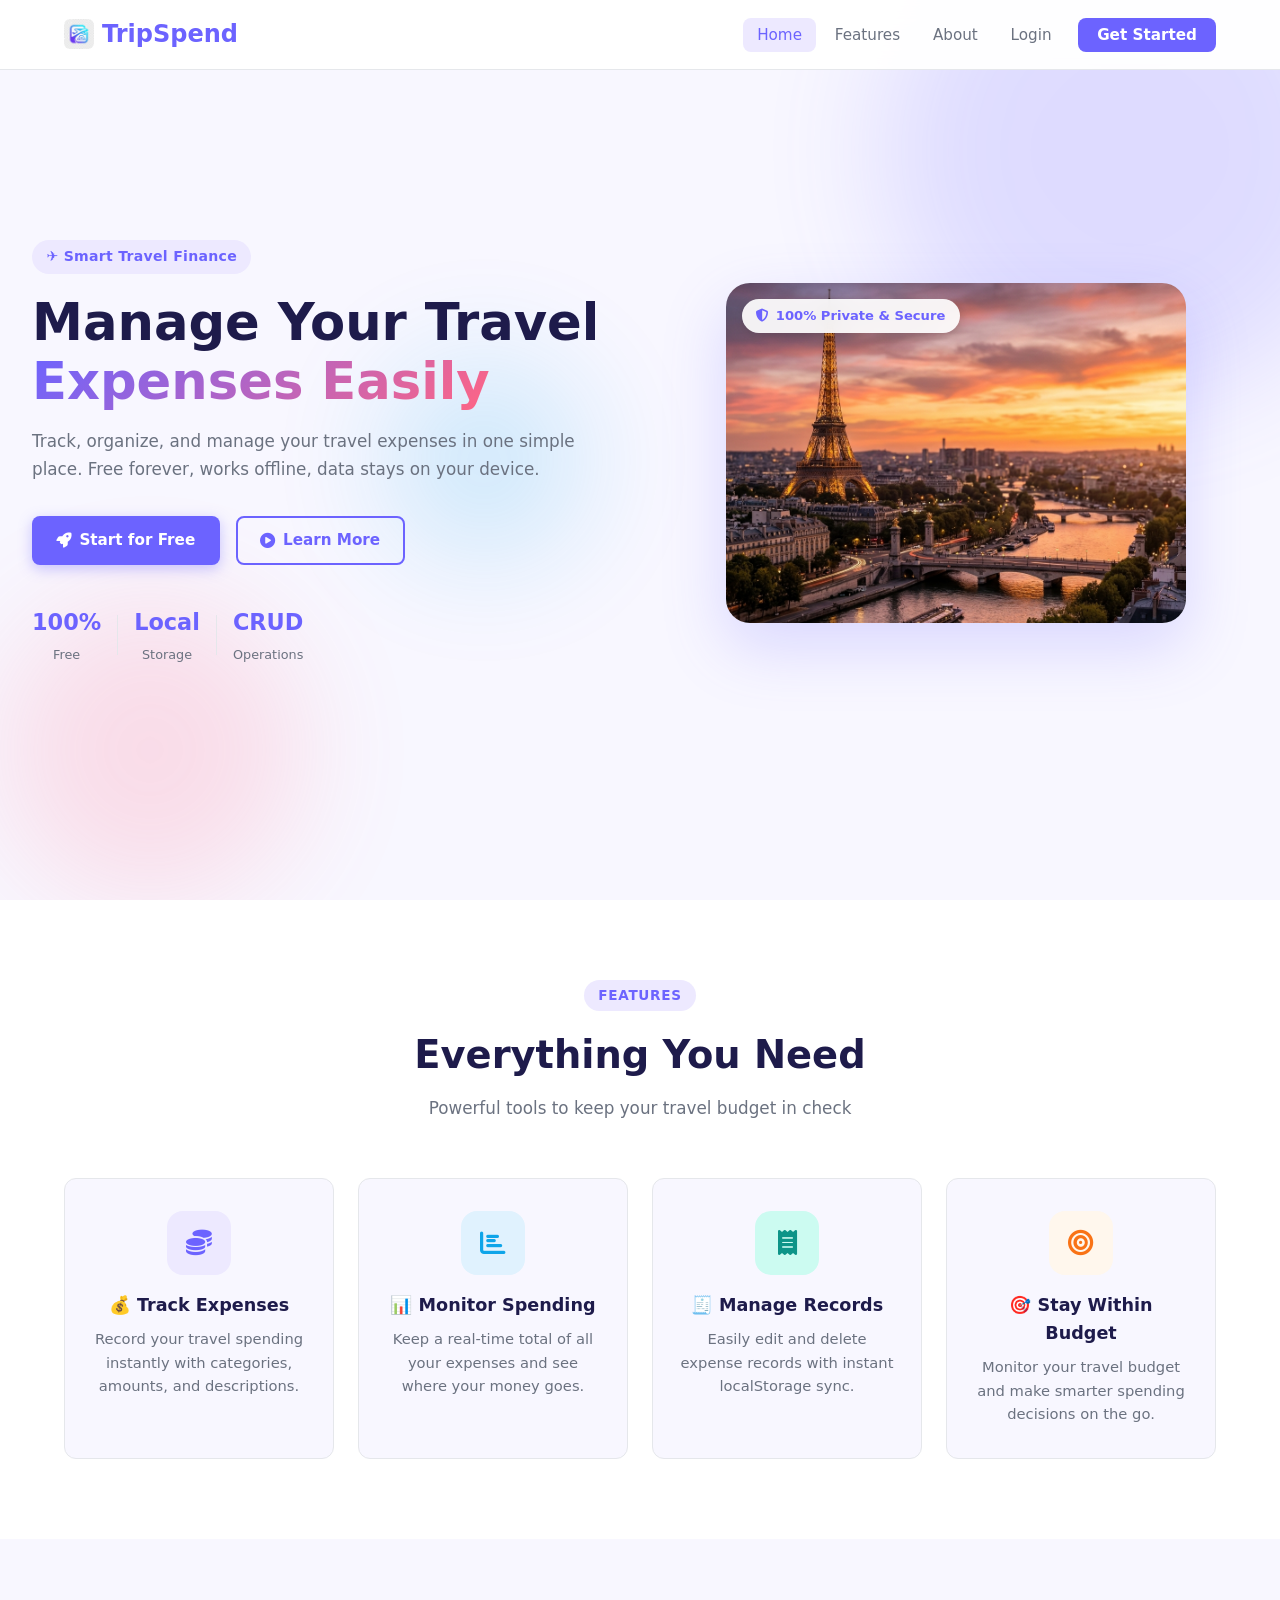
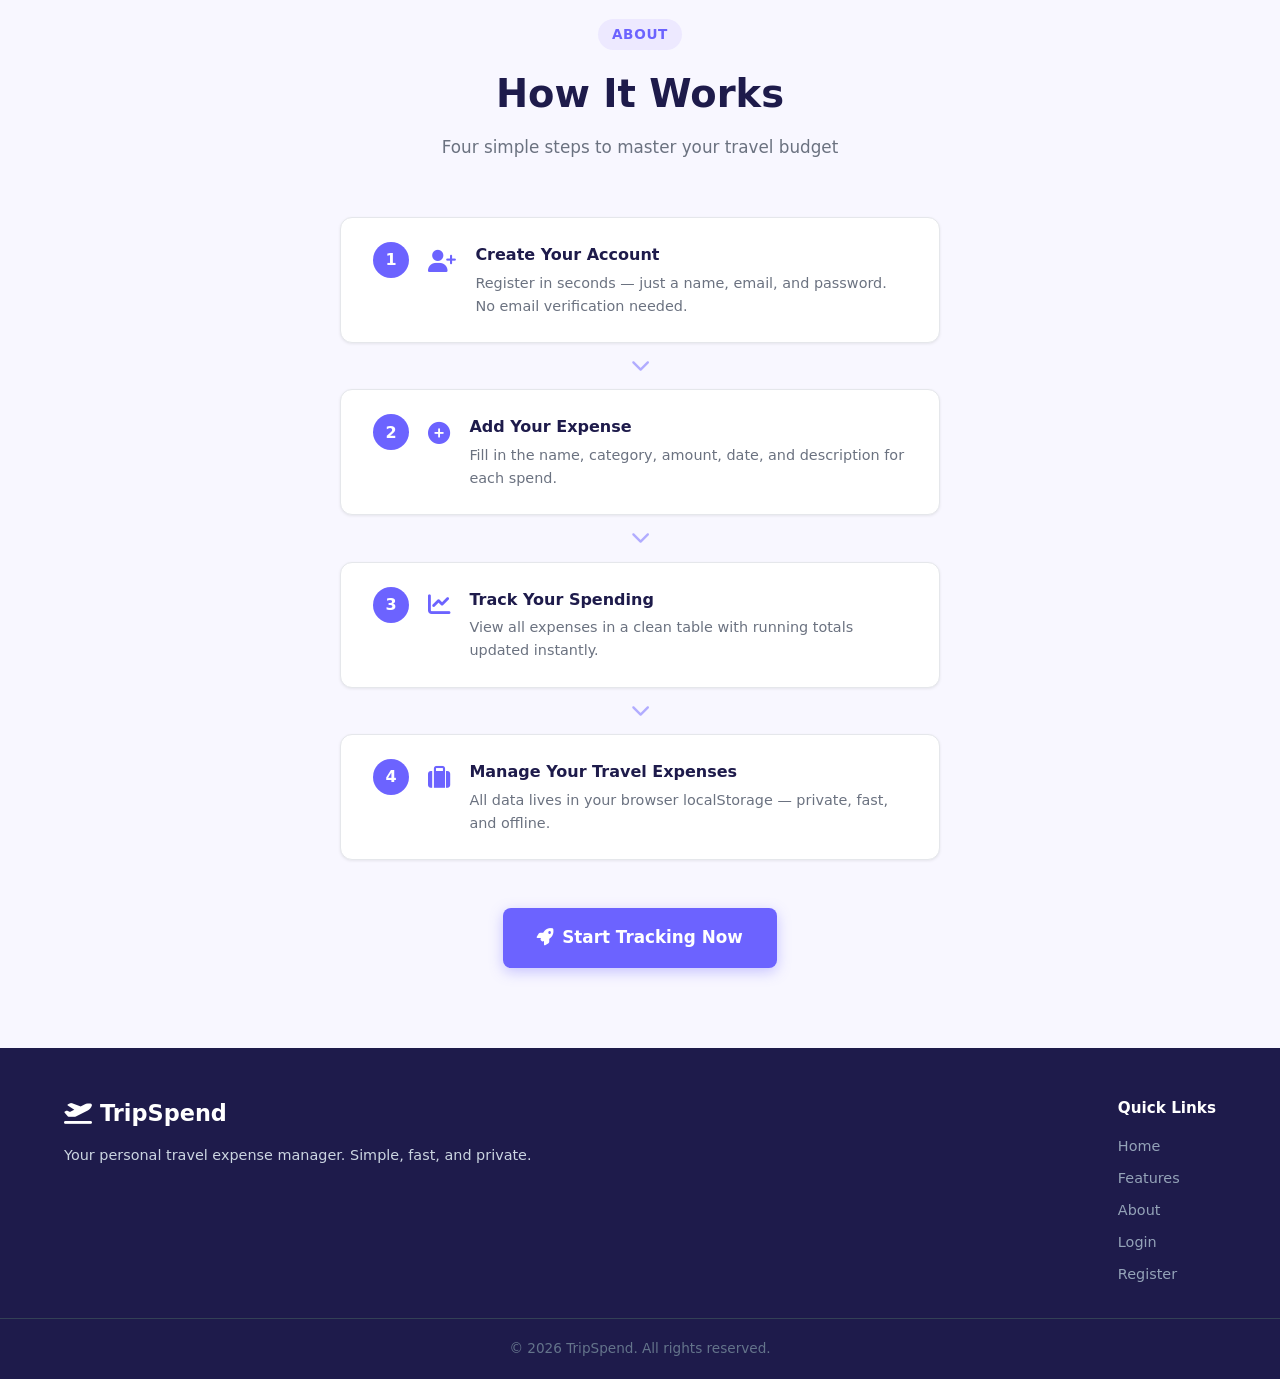
==== index.html @ 2e932a84 "f9nished" ====
<!DOCTYPE html>
<html lang="en">
<head>
  <meta charset="UTF-8" />
  <meta name="viewport" content="width=device-width, initial-scale=1.0" />
  <title>TripSpend – Travel Expense Manager</title>
  <link rel="stylesheet" href="css/style.css" />
  <link rel="stylesheet" href="https://cdnjs.cloudflare.com/ajax/libs/font-awesome/6.5.0/css/all.min.css" />
</head>
<body>

  <!-- ===== NAVBAR ===== -->
  <nav class="navbar" id="navbar">
    <div class="nav-container">
      <a href="index.html" class="nav-logo">
        <img src="assets/images/logo.png" alt="TripSpend" class="nav-logo-img" />
        TripSpend
      </a>
      <button class="nav-toggle" id="navToggle" aria-label="Toggle menu">
        <span></span><span></span><span></span>
      </button>
      <ul class="nav-links" id="navLinks">
        <li><a href="#home"     class="nav-link active">Home</a></li>
        <li><a href="#features" class="nav-link">Features</a></li>
        <li><a href="#about"    class="nav-link">About</a></li>
        <li id="navAuthItem"><a href="login.html"    class="nav-link">Login</a></li>
        <li><a href="register.html" class="nav-btn">Get Started</a></li>
      </ul>
    </div>
  </nav>

  <!-- ===== HERO ===== -->
  <section class="hero" id="home">
    <div class="hero-bg-shapes">
      <div class="shape shape-1"></div>
      <div class="shape shape-2"></div>
      <div class="shape shape-3"></div>
    </div>

    <!-- Two-column layout -->
    <div class="hero-inner">
      <div class="hero-content">
        <div class="hero-badge">✈️ Smart Travel Finance</div>
        <h1 class="hero-title">
          Manage Your Travel<br />
          <span class="gradient-text">Expenses Easily</span>
        </h1>
        <p class="hero-desc">
          Track, organize, and manage your travel expenses in one simple place.
          Free forever, works offline, data stays on your device.
        </p>
        <div class="hero-actions">
          <a href="register.html" class="btn btn-primary">
            <i class="fas fa-rocket"></i> Start for Free
          </a>
          <a href="#features" class="btn btn-outline">
            <i class="fas fa-play-circle"></i> Learn More
          </a>
        </div>
        <div class="hero-stats">
          <div class="stat">
            <span class="stat-num">100%</span>
            <span class="stat-label">Free</span>
          </div>
          <div class="stat-divider"></div>
          <div class="stat">
            <span class="stat-num">Local</span>
            <span class="stat-label">Storage</span>
          </div>
          <div class="stat-divider"></div>
          <div class="stat">
            <span class="stat-num">CRUD</span>
            <span class="stat-label">Operations</span>
          </div>
        </div>
      </div>

      <!-- Hero Image Card -->
      <div class="hero-visual">
        <div class="hero-img-card">
          <img src="assets/images/hero-bg.png" alt="Travel" class="hero-img" />
          <div class="hero-img-badge">
            <i class="fas fa-shield-alt"></i>
            <span>100% Private &amp; Secure</span>
          </div>
        </div>
      </div>
    </div>
  </section>

  <!-- ===== FEATURES ===== -->
  <section class="features" id="features">
    <div class="section-container">
      <div class="section-header">
        <span class="section-tag">Features</span>
        <h2 class="section-title">Everything You Need</h2>
        <p class="section-desc">Powerful tools to keep your travel budget in check</p>
      </div>
      <div class="features-grid">
        <div class="feature-card">
          <div class="feature-icon purple">
            <i class="fas fa-coins"></i>
          </div>
          <h3>💰 Track Expenses</h3>
          <p>Record your travel spending instantly with categories, amounts, and descriptions.</p>
        </div>
        <div class="feature-card">
          <div class="feature-icon blue">
            <i class="fas fa-chart-bar"></i>
          </div>
          <h3>📊 Monitor Spending</h3>
          <p>Keep a real-time total of all your expenses and see where your money goes.</p>
        </div>
        <div class="feature-card">
          <div class="feature-icon teal">
            <i class="fas fa-receipt"></i>
          </div>
          <h3>🧾 Manage Records</h3>
          <p>Easily edit and delete expense records with instant localStorage sync.</p>
        </div>
        <div class="feature-card">
          <div class="feature-icon orange">
            <i class="fas fa-bullseye"></i>
          </div>
          <h3>🎯 Stay Within Budget</h3>
          <p>Monitor your travel budget and make smarter spending decisions on the go.</p>
        </div>
      </div>
    </div>
  </section>

  <!-- ===== HOW IT WORKS ===== -->
  <section class="how-it-works" id="about">
    <div class="section-container">
      <div class="section-header">
        <span class="section-tag">About</span>
        <h2 class="section-title">How It Works</h2>
        <p class="section-desc">Four simple steps to master your travel budget</p>
      </div>
      <div class="steps-wrap">
        <div class="step">
          <div class="step-num">1</div>
          <div class="step-icon"><i class="fas fa-user-plus"></i></div>
          <div>
            <h3>Create Your Account</h3>
            <p>Register in seconds — just a name, email, and password. No email verification needed.</p>
          </div>
        </div>
        <div class="step-arrow"><i class="fas fa-chevron-down"></i></div>
        <div class="step">
          <div class="step-num">2</div>
          <div class="step-icon"><i class="fas fa-plus-circle"></i></div>
          <div>
            <h3>Add Your Expense</h3>
            <p>Fill in the name, category, amount, date, and description for each spend.</p>
          </div>
        </div>
        <div class="step-arrow"><i class="fas fa-chevron-down"></i></div>
        <div class="step">
          <div class="step-num">3</div>
          <div class="step-icon"><i class="fas fa-chart-line"></i></div>
          <div>
            <h3>Track Your Spending</h3>
            <p>View all expenses in a clean table with running totals updated instantly.</p>
          </div>
        </div>
        <div class="step-arrow"><i class="fas fa-chevron-down"></i></div>
        <div class="step">
          <div class="step-num">4</div>
          <div class="step-icon"><i class="fas fa-suitcase"></i></div>
          <div>
            <h3>Manage Your Travel Expenses</h3>
            <p>All data lives in your browser localStorage — private, fast, and offline.</p>
          </div>
        </div>
      </div>
      <div class="cta-wrap">
        <a href="register.html" class="btn btn-primary btn-lg">
          <i class="fas fa-rocket"></i> Start Tracking Now
        </a>
      </div>
    </div>
  </section>

  <!-- ===== FOOTER ===== -->
  <footer class="footer">
    <div class="footer-container">
      <div class="footer-brand">
        <a href="index.html" class="footer-logo">
          <i class="fas fa-plane-departure"></i> TripSpend
        </a>
        <p>Your personal travel expense manager. Simple, fast, and private.</p>
      </div>
      <div class="footer-links">
        <h4>Quick Links</h4>
        <ul>
          <li><a href="#home">Home</a></li>
          <li><a href="#features">Features</a></li>
          <li><a href="#about">About</a></li>
          <li><a href="login.html">Login</a></li>
          <li><a href="register.html">Register</a></li>
        </ul>
      </div>
    </div>
    <div class="footer-bottom">
      <p>&copy; <span id="year"></span> TripSpend. All rights reserved.</p>
    </div>
  </footer>

  <script src="js/auth.js"></script>
  <script src="js/main.js"></script>
  <script>
    /* Update nav if user is logged in */
    (function () {
      if (AUTH.isLoggedIn()) {
        const session = AUTH.getSession();
        const authItem = document.getElementById('navAuthItem');
        if (authItem) {
          authItem.innerHTML = `<a href="expenses.html" class="nav-link"><i class="fas fa-user-circle"></i> ${session.name.split(' ')[0]}</a>`;
        }
        const getStarted = document.querySelector('.nav-btn');
        if (getStarted) {
          getStarted.href = 'expenses.html';
          getStarted.textContent = 'My Expenses';
        }
      }
    })();
  </script>
</body>
</html>
---- css/style.css ----
/* =============================================
   TripSpend – style.css
   ============================================= */

/* ── VARIABLES ── */
:root {
  --primary: #6c63ff;
  --primary-dark: #574fd6;
  --primary-light: #ede9ff;
  --accent: #ff6584;
  --teal: #0ea5e9;
  --orange: #f97316;
  --green: #22c55e;
  --danger: #ef4444;
  --success: #22c55e;
  --bg: #f8f7ff;
  --surface: #ffffff;
  --border: #e5e7eb;
  --text: #1e1b4b;
  --text-muted: #6b7280;
  --shadow-sm: 0 1px 3px rgba(0,0,0,.08);
  --shadow-md: 0 4px 16px rgba(108,99,255,.12);
  --shadow-lg: 0 12px 40px rgba(108,99,255,.18);
  --radius: 12px;
  --radius-sm: 8px;
  --nav-h: 70px;
}

/* ── RESET ── */
*, *::before, *::after { box-sizing: border-box; margin: 0; padding: 0; }
html { scroll-behavior: smooth; }
body { font-family: 'Segoe UI', system-ui, -apple-system, sans-serif;
       background: var(--bg); color: var(--text); line-height: 1.6; }
a { text-decoration: none; color: inherit; }
ul { list-style: none; }
img { max-width: 100%; display: block; }
input, select, textarea, button { font: inherit; }

/* ── SCROLLBAR ── */
::-webkit-scrollbar { width: 6px; }
::-webkit-scrollbar-track { background: #f1f1f1; }
::-webkit-scrollbar-thumb { background: var(--primary); border-radius: 3px; }

/* =============================================
   NAVBAR
   ============================================= */
.navbar {
  position: fixed; top: 0; left: 0; right: 0;
  height: var(--nav-h);
  background: rgba(255,255,255,.95);
  backdrop-filter: blur(12px);
  border-bottom: 1px solid var(--border);
  z-index: 1000;
  transition: box-shadow .3s;
}
.navbar.scrolled { box-shadow: var(--shadow-md); }
.nav-container {
  max-width: 1200px; margin: auto;
  padding: 0 1.5rem;
  height: 100%;
  display: flex; align-items: center; justify-content: space-between;
}
.nav-logo {
  font-size: 1.5rem; font-weight: 800; color: var(--primary);
  display: flex; align-items: center; gap: .5rem;
}
.nav-logo i { font-size: 1.3rem; }
.nav-logo-img {
  width: 30px; height: 30px;
  border-radius: 6px; object-fit: cover; flex-shrink: 0;
}
.nav-links {
  display: flex; align-items: center; gap: .25rem;
}
.nav-link {
  padding: .5rem .9rem; border-radius: var(--radius-sm);
  color: var(--text-muted); font-weight: 500; font-size: .95rem;
  transition: color .2s, background .2s;
}
.nav-link:hover, .nav-link.active { color: var(--primary); background: var(--primary-light); }
.nav-btn {
  margin-left: .5rem; padding: .5rem 1.2rem;
  background: var(--primary); color: #fff;
  border-radius: var(--radius-sm); font-weight: 600; font-size: .95rem;
  transition: background .2s, transform .15s, box-shadow .2s;
}
.nav-btn:hover { background: var(--primary-dark); transform: translateY(-1px); box-shadow: var(--shadow-md); }
.nav-btn.active-btn { background: var(--primary-dark); }
.nav-logout-btn { background: var(--danger); }
.nav-logout-btn:hover { background: #dc2626; }
.nav-user-name { color: var(--primary); font-weight: 600; }
.nav-toggle {
  display: none; flex-direction: column; gap: 5px;
  background: none; border: none; cursor: pointer; padding: .4rem;
}
.nav-toggle span {
  display: block; width: 24px; height: 2.5px;
  background: var(--text); border-radius: 2px;
  transition: transform .3s, opacity .3s;
}

/* =============================================
   BUTTONS
   ============================================= */
.btn {
  display: inline-flex; align-items: center; gap: .5rem;
  padding: .65rem 1.4rem; border-radius: var(--radius-sm);
  font-weight: 600; font-size: .95rem; cursor: pointer;
  border: 2px solid transparent;
  transition: background .2s, transform .15s, box-shadow .2s, color .2s;
}
.btn:active { transform: scale(.97); }
.btn-primary {
  background: var(--primary); color: #fff;
  box-shadow: 0 4px 14px rgba(108,99,255,.35);
}
.btn-primary:hover { background: var(--primary-dark); box-shadow: 0 6px 20px rgba(108,99,255,.45); transform: translateY(-2px); }
.btn-outline {
  background: transparent; color: var(--primary);
  border-color: var(--primary);
}
.btn-outline:hover { background: var(--primary-light); }
.btn-danger {
  background: var(--danger); color: #fff;
  border-color: var(--danger);
}
.btn-danger:hover { background: #dc2626; }
.btn-danger-outline {
  background: transparent; color: var(--danger);
  border-color: var(--danger); padding: .5rem 1rem; font-size: .88rem;
}
.btn-danger-outline:hover { background: #fef2f2; }
.btn-lg { padding: .9rem 2rem; font-size: 1.05rem; }

/* =============================================
   HERO – Two-column layout
   ============================================= */
.hero {
  min-height: 100vh;
  padding-top: var(--nav-h);
  display: flex; align-items: center; justify-content: center;
  max-width: 1400px; margin: auto;
  padding-left: 2rem; padding-right: 2rem;
  padding-bottom: 4rem;
  position: relative; overflow: hidden;
}
.hero-bg-shapes { position: absolute; inset: 0; pointer-events: none; z-index: 0; }
.shape {
  position: absolute; border-radius: 50%; filter: blur(60px); opacity: .18;
}
.shape-1 { width: 500px; height: 500px; background: var(--primary); top: -100px; right: -100px; }
.shape-2 { width: 300px; height: 300px; background: var(--accent); bottom: 0; left: 0; }
.shape-3 { width: 200px; height: 200px; background: var(--teal); top: 40%; left: 30%; }

.hero-inner {
  position: relative; z-index: 1;
  display: grid; grid-template-columns: 1fr 1fr;
  gap: 3rem; align-items: center; width: 100%;
}
.hero-content { text-align: left; }
.hero-badge {
  display: inline-flex; align-items: center; gap: .4rem;
  background: var(--primary-light); color: var(--primary);
  padding: .35rem .9rem; border-radius: 999px; font-size: .88rem; font-weight: 600;
  margin-bottom: 1.2rem; letter-spacing: .02em;
}
.hero-title {
  font-size: clamp(2rem, 4vw, 3.2rem); font-weight: 800;
  line-height: 1.15; margin-bottom: 1rem;
}
.gradient-text {
  background: linear-gradient(135deg, var(--primary) 0%, var(--accent) 100%);
  -webkit-background-clip: text; -webkit-text-fill-color: transparent;
  background-clip: text;
}
.hero-desc { font-size: 1.05rem; color: var(--text-muted); margin-bottom: 2rem; line-height: 1.7; }
.hero-actions { display: flex; gap: 1rem; flex-wrap: wrap; margin-bottom: 2.5rem; }
.hero-stats { display: flex; align-items: center; gap: 1rem; flex-wrap: wrap; }
.stat { text-align: center; }
.stat-num { display: block; font-size: 1.4rem; font-weight: 800; color: var(--primary); }
.stat-label { font-size: .8rem; color: var(--text-muted); font-weight: 500; }
.stat-divider { width: 1px; height: 40px; background: var(--border); }

/* Hero image card */
.hero-visual { position: relative; display: flex; justify-content: center; align-items: center; padding: 1.5rem; }
.hero-img-card {
  position: relative; border-radius: 24px; overflow: visible;
  box-shadow: 0 24px 64px rgba(108,99,255,.22);
  width: 100%; max-width: 460px;
  animation: floatCard 5s ease-in-out infinite;
}
@keyframes floatCard {
  0%, 100% { transform: translateY(0); }
  50%       { transform: translateY(-10px); }
}
.hero-img {
  width: 100%; height: 340px;
  object-fit: cover; display: block;
  border-radius: 24px;
}
.hero-img-badge {
  position: absolute; top: 1rem; left: 1rem;
  background: rgba(255,255,255,.92); backdrop-filter: blur(8px);
  color: var(--primary); font-size: .82rem; font-weight: 700;
  padding: .4rem .9rem; border-radius: 999px;
  display: flex; align-items: center; gap: .4rem;
  box-shadow: 0 2px 8px rgba(0,0,0,.12);
}
.hero-float-card {
  position: absolute; bottom: -0.5rem; right: -0.5rem;
  background: var(--surface); border-radius: var(--radius);
  padding: .8rem 1.1rem;
  display: flex; align-items: center; gap: .7rem;
  box-shadow: 0 8px 24px rgba(0,0,0,.15);
  animation: floatCard 5s ease-in-out infinite reverse;
}
.hfc-icon {
  width: 36px; height: 36px; border-radius: 10px;
  background: var(--primary-light); color: var(--primary);
  display: flex; align-items: center; justify-content: center; font-size: 1rem;
}
.hfc-label { font-size: .75rem; color: var(--text-muted); font-weight: 500; }
.hfc-value { font-size: 1rem; font-weight: 800; color: var(--text); }

/* =============================================
   SECTIONS SHARED
   ============================================= */
.section-container { max-width: 1200px; margin: auto; padding: 5rem 1.5rem; }
.section-header { text-align: center; margin-bottom: 3.5rem; }
.section-tag {
  display: inline-block; background: var(--primary-light); color: var(--primary);
  padding: .3rem .9rem; border-radius: 999px; font-size: .85rem; font-weight: 700;
  margin-bottom: .8rem; letter-spacing: .05em; text-transform: uppercase;
}
.section-title { font-size: clamp(1.8rem, 3vw, 2.5rem); font-weight: 800; margin-bottom: .6rem; }
.section-desc { color: var(--text-muted); font-size: 1.05rem; }

/* =============================================
   FEATURES
   ============================================= */
.features { background: var(--surface); }
.features-grid {
  display: grid; grid-template-columns: repeat(auto-fit, minmax(220px, 1fr));
  gap: 1.5rem;
}
.feature-card {
  background: var(--bg); border-radius: var(--radius); padding: 2rem 1.5rem;
  border: 1px solid var(--border); text-align: center;
  transition: transform .3s, box-shadow .3s;
}
.feature-card:hover { transform: translateY(-6px); box-shadow: var(--shadow-md); }
.feature-icon {
  width: 64px; height: 64px; border-radius: 16px;
  display: flex; align-items: center; justify-content: center;
  font-size: 1.6rem; margin: 0 auto 1rem;
}
.feature-icon.purple { background: var(--primary-light); color: var(--primary); }
.feature-icon.blue   { background: #e0f2fe; color: var(--teal); }
.feature-icon.teal   { background: #ccfbf1; color: #0d9488; }
.feature-icon.orange { background: #fff7ed; color: var(--orange); }
.feature-card h3 { font-size: 1.1rem; font-weight: 700; margin-bottom: .5rem; }
.feature-card p  { color: var(--text-muted); font-size: .92rem; line-height: 1.6; }

/* =============================================
   HOW IT WORKS
   ============================================= */
.how-it-works { background: var(--bg); }
.steps-wrap {
  display: flex; flex-direction: column; align-items: center;
  gap: .5rem; max-width: 600px; margin: 0 auto 3rem;
}
.step {
  background: var(--surface); border-radius: var(--radius);
  border: 1px solid var(--border);
  padding: 1.5rem 2rem; width: 100%;
  display: flex; align-items: flex-start; gap: 1.2rem;
  box-shadow: var(--shadow-sm);
  transition: box-shadow .3s, transform .3s;
}
.step:hover { box-shadow: var(--shadow-md); transform: translateX(4px); }
.step-num {
  width: 36px; height: 36px; border-radius: 50%;
  background: var(--primary); color: #fff;
  display: flex; align-items: center; justify-content: center;
  font-weight: 800; font-size: 1rem; flex-shrink: 0;
}
.step-icon { font-size: 1.4rem; color: var(--primary); flex-shrink: 0; margin-top: .1rem; }
.step h3 { font-size: 1rem; font-weight: 700; margin-bottom: .25rem; }
.step p  { color: var(--text-muted); font-size: .9rem; }
.step-arrow { color: var(--primary); font-size: 1.2rem; opacity: .5; }
.cta-wrap { text-align: center; }

/* =============================================
   FOOTER
   ============================================= */
.footer { background: var(--text); color: #cbd5e1; }
.footer-container {
  max-width: 1200px; margin: auto; padding: 3rem 1.5rem 2rem;
  display: flex; gap: 3rem; flex-wrap: wrap;
}
.footer-brand { flex: 1; min-width: 200px; }
.footer-logo { font-size: 1.4rem; font-weight: 800; color: #fff; display: flex; align-items: center; gap: .5rem; margin-bottom: .8rem; }
.footer-brand p { font-size: .9rem; line-height: 1.6; }
.footer-links h4 { color: #fff; margin-bottom: .8rem; font-size: .95rem; }
.footer-links ul { display: flex; flex-direction: column; gap: .4rem; }
.footer-links a { font-size: .9rem; color: #94a3b8; transition: color .2s; }
.footer-links a:hover { color: var(--primary-light); }
.footer-bottom {
  border-top: 1px solid #334155;
  text-align: center; padding: 1.2rem 1.5rem;
  font-size: .85rem; color: #64748b;
}

/* =============================================
   EXPENSES PAGE
   ============================================= */
.expenses-page { background: #f0eeff; }

.page-hero {
  background: linear-gradient(135deg, var(--primary) 0%, var(--primary-dark) 100%);
  padding: calc(var(--nav-h) + 2rem) 1.5rem 2.5rem;
  text-align: center; color: #fff;
}
.page-hero h1 { font-size: clamp(1.6rem, 4vw, 2.4rem); font-weight: 800; margin-bottom: .5rem; }
.page-hero p  { opacity: .85; font-size: 1rem; }

.expenses-main { max-width: 1200px; margin: auto; padding: 2rem 1.5rem 4rem; }

/* SUMMARY CARDS */
.summary-section {
  display: grid; grid-template-columns: repeat(auto-fit, minmax(200px, 1fr));
  gap: 1rem; margin-bottom: 2rem;
}
.summary-card {
  background: var(--surface); border-radius: var(--radius);
  padding: 1.2rem 1.5rem; display: flex; align-items: center; gap: 1rem;
  box-shadow: var(--shadow-sm); border: 1px solid var(--border);
}
.summary-icon {
  width: 48px; height: 48px; border-radius: var(--radius-sm);
  display: flex; align-items: center; justify-content: center; font-size: 1.3rem;
}
.summary-icon.purple { background: var(--primary-light); color: var(--primary); }
.summary-icon.blue   { background: #e0f2fe; color: var(--teal); }
.summary-icon.teal   { background: #ccfbf1; color: #0d9488; }
.summary-num  { font-size: 1.6rem; font-weight: 800; color: var(--text); }
.summary-label{ font-size: .82rem; color: var(--text-muted); font-weight: 500; }

/* FORM CARD */
.form-card {
  background: var(--surface); border-radius: var(--radius);
  box-shadow: var(--shadow-sm); border: 1px solid var(--border);
  overflow: hidden; margin-bottom: 2rem;
}
.form-card-header {
  background: linear-gradient(135deg, var(--primary) 0%, var(--primary-dark) 100%);
  padding: 1.2rem 1.8rem; color: #fff;
}
.form-card-header h2 { font-size: 1.2rem; font-weight: 700; margin-bottom: .2rem; }
.form-card-header p  { opacity: .85; font-size: .9rem; }

.expense-form { padding: 1.8rem; }
.form-row { display: grid; grid-template-columns: 1fr 1fr; gap: 1.2rem; margin-bottom: 1.2rem; }
.form-group { display: flex; flex-direction: column; gap: .4rem; }
.form-group.full { margin-bottom: 1.2rem; }
.form-group label { font-weight: 600; font-size: .88rem; color: var(--text); display: flex; align-items: center; gap: .4rem; }
.form-group label i { color: var(--primary); }
.form-group input,
.form-group select,
.form-group textarea {
  padding: .7rem 1rem; border: 1.5px solid var(--border);
  border-radius: var(--radius-sm); background: var(--bg);
  color: var(--text); font-size: .95rem;
  transition: border-color .2s, box-shadow .2s;
  outline: none;
}
.form-group input:focus,
.form-group select:focus,
.form-group textarea:focus {
  border-color: var(--primary);
  box-shadow: 0 0 0 3px rgba(108,99,255,.15);
  background: #fff;
}
.form-group input.error,
.form-group select.error { border-color: var(--danger); }
.field-error { font-size: .8rem; color: var(--danger); min-height: 1em; }
textarea { resize: vertical; min-height: 80px; }
.form-actions { display: flex; gap: .8rem; flex-wrap: wrap; }

/* TABLE CARD */
.table-card {
  background: var(--surface); border-radius: var(--radius);
  box-shadow: var(--shadow-sm); border: 1px solid var(--border); overflow: hidden;
}
.table-header {
  padding: 1.2rem 1.5rem; display: flex; align-items: center;
  justify-content: space-between; flex-wrap: wrap; gap: 1rem;
  border-bottom: 1px solid var(--border);
}
.table-title { display: flex; align-items: center; gap: .8rem; }
.table-title h2 { font-size: 1.15rem; font-weight: 700; }
.record-badge {
  background: var(--primary-light); color: var(--primary);
  font-size: .78rem; font-weight: 700; padding: .2rem .7rem; border-radius: 999px;
}
.table-actions-bar { display: flex; align-items: center; gap: .7rem; flex-wrap: wrap; }
.search-wrap {
  position: relative; display: flex; align-items: center;
}
.search-wrap i { position: absolute; left: .8rem; color: var(--text-muted); font-size: .9rem; }
.search-wrap input {
  padding: .5rem .9rem .5rem 2.2rem; border: 1.5px solid var(--border);
  border-radius: var(--radius-sm); font-size: .88rem; background: var(--bg);
  width: 180px; outline: none; transition: border-color .2s;
}
.search-wrap input:focus { border-color: var(--primary); }
.filter-select {
  padding: .5rem .8rem; border: 1.5px solid var(--border);
  border-radius: var(--radius-sm); font-size: .88rem; background: var(--bg);
  outline: none; cursor: pointer;
}

/* TABLE */
.table-responsive { overflow-x: auto; }
.expenses-table { width: 100%; border-collapse: collapse; font-size: .92rem; }
.expenses-table thead tr {
  background: var(--bg); border-bottom: 2px solid var(--border);
}
.expenses-table th {
  padding: .85rem 1rem; text-align: left; font-weight: 700;
  color: var(--text-muted); font-size: .82rem; text-transform: uppercase; letter-spacing: .05em;
  white-space: nowrap;
}
.expenses-table td { padding: .9rem 1rem; border-bottom: 1px solid var(--border); vertical-align: middle; }
.expenses-table tbody tr { transition: background .15s; }
.expenses-table tbody tr:hover { background: var(--bg); }
.expenses-table tbody tr:last-child td { border-bottom: none; }

/* Category badge */
.cat-badge {
  display: inline-block; padding: .2rem .7rem; border-radius: 999px;
  font-size: .78rem; font-weight: 700;
}
.cat-Accommodation { background: #ede9fe; color: #7c3aed; }
.cat-Food          { background: #fef3c7; color: #d97706; }
.cat-Transport     { background: #dbeafe; color: #2563eb; }
.cat-Entertainment { background: #fce7f3; color: #db2777; }
.cat-Shopping      { background: #d1fae5; color: #059669; }
.cat-Health        { background: #fee2e2; color: #dc2626; }
.cat-Other         { background: #f1f5f9; color: #475569; }

.amount-cell { font-weight: 700; color: var(--primary); white-space: nowrap; }
.desc-cell { color: var(--text-muted); font-size: .88rem; max-width: 200px; white-space: nowrap; overflow: hidden; text-overflow: ellipsis; }
.action-btns { display: flex; gap: .5rem; }
.btn-edit, .btn-delete {
  padding: .35rem .8rem; border-radius: 6px; font-size: .82rem; font-weight: 600;
  border: none; cursor: pointer; transition: background .2s, transform .15s;
  display: flex; align-items: center; gap: .3rem;
}
.btn-edit   { background: #ede9fe; color: #7c3aed; }
.btn-edit:hover   { background: #ddd6fe; transform: scale(1.05); }
.btn-delete { background: #fee2e2; color: var(--danger); }
.btn-delete:hover { background: #fecaca; transform: scale(1.05); }

/* EMPTY STATE */
.empty-state {
  text-align: center; padding: 4rem 2rem;
}
.empty-icon { font-size: 4rem; color: var(--border); margin-bottom: 1rem; }
.empty-state h3 { font-size: 1.2rem; font-weight: 700; margin-bottom: .5rem; }
.empty-state p  { color: var(--text-muted); margin-bottom: 1.5rem; }

/* TOTAL BAR */
.total-bar {
  display: flex; justify-content: space-between; align-items: center;
  padding: 1rem 1.5rem; background: var(--primary-light);
  border-top: 2px solid var(--primary); font-weight: 600;
}
.total-amount { font-size: 1.4rem; font-weight: 800; color: var(--primary); }

/* =============================================
   MODAL
   ============================================= */
.modal-overlay {
  position: fixed; inset: 0; background: rgba(0,0,0,.5);
  display: none; align-items: center; justify-content: center;
  z-index: 9999; padding: 1rem;
  backdrop-filter: blur(4px);
}
.modal-overlay.open { display: flex; animation: fadeIn .2s; }
@keyframes fadeIn { from { opacity:0; } to { opacity:1; } }
.modal-box {
  background: var(--surface); border-radius: var(--radius);
  padding: 2.5rem 2rem; max-width: 440px; width: 100%;
  text-align: center; box-shadow: 0 20px 60px rgba(0,0,0,.25);
  animation: slideUp .25s ease;
}
@keyframes slideUp { from { transform:translateY(20px); opacity:0; } to { transform:translateY(0); opacity:1; } }
.modal-icon {
  width: 64px; height: 64px; border-radius: 50%;
  background: #fff7ed; color: var(--orange);
  display: flex; align-items: center; justify-content: center;
  font-size: 1.8rem; margin: 0 auto 1.2rem;
}
.modal-icon.danger { background: #fee2e2; color: var(--danger); }
.modal-box h3 { font-size: 1.3rem; font-weight: 800; margin-bottom: .6rem; }
.modal-box p  { color: var(--text-muted); font-size: .95rem; line-height: 1.6; margin-bottom: 1.8rem; }
.modal-actions { display: flex; gap: .8rem; justify-content: center; }

/* =============================================
   TOAST
   ============================================= */
.toast {
  position: fixed; bottom: 1.5rem; right: 1.5rem;
  background: var(--text); color: #fff;
  padding: .8rem 1.4rem; border-radius: var(--radius-sm);
  font-size: .9rem; font-weight: 600;
  box-shadow: var(--shadow-lg);
  transform: translateY(100px); opacity: 0;
  transition: transform .35s, opacity .35s;
  z-index: 9998; display: flex; align-items: center; gap: .6rem;
  max-width: 320px;
}
.toast.show { transform: translateY(0); opacity: 1; }
.toast.success { background: var(--success); }
.toast.error   { background: var(--danger); }
.toast.info    { background: var(--teal); }

/* =============================================
   AUTH PAGES – Login & Register
   ============================================= */
.auth-page { background: var(--bg); }

.auth-wrapper {
  display: grid; grid-template-columns: 1fr 1fr;
  min-height: 100vh;
  align-items: start;
}

/* LEFT PANEL */
.auth-panel-left {
  position: sticky; top: 0;
  min-height: 100vh;
  overflow: hidden;
  display: flex; align-items: flex-end;
  background: var(--primary-dark);
}
.auth-panel-img {
  position: absolute; inset: 0; width: 100%; height: 100%;
  object-fit: cover; object-position: center;
  display: block;
}
.auth-panel-overlay {
  position: absolute; inset: 0;
  background: linear-gradient(160deg, rgba(108,99,255,.82) 0%, rgba(30,27,75,.92) 100%);
  z-index: 1;
}
.auth-panel-content {
  position: relative; z-index: 2;
  padding: 3rem 2.5rem;
  color: #fff;
}
.auth-brand {
  display: inline-flex; align-items: center; gap: .7rem;
  font-size: 1.5rem; font-weight: 800; color: #fff;
  margin-bottom: 2.5rem;
}
.auth-brand-logo {
  width: 38px; height: 38px; border-radius: 10px;
  object-fit: cover; border: 2px solid rgba(255,255,255,.3);
}
.auth-panel-title {
  font-size: clamp(1.5rem, 2.5vw, 2rem); font-weight: 800;
  line-height: 1.25; margin-bottom: 1rem;
}
.auth-panel-desc {
  font-size: .95rem; opacity: .85; line-height: 1.7; margin-bottom: 2rem;
  max-width: 380px;
}
/* Stats row on login panel */
.auth-panel-stats {
  display: flex; align-items: center; gap: 1.2rem; flex-wrap: wrap;
}
.auth-stat { text-align: center; }
.auth-stat-num { display: block; font-size: 1.2rem; font-weight: 800; }
.auth-stat-label { font-size: .75rem; opacity: .75; }
.auth-stat-divider { width: 1px; height: 36px; background: rgba(255,255,255,.3); }
/* Feature list on register panel */
.auth-feature-list {
  list-style: none; display: flex; flex-direction: column; gap: .7rem;
}
.auth-feature-list li {
  display: flex; align-items: center; gap: .6rem;
  font-size: .95rem; opacity: .9;
}
.auth-feature-list li i { color: var(--green); font-size: 1rem; }

/* RIGHT PANEL */
.auth-panel-right {
  display: flex; align-items: center; justify-content: center;
  padding: 3rem 1.5rem;
  background: var(--surface);
}
.auth-form-wrap {
  width: 100%; max-width: 420px;
  display: flex; flex-direction: column; gap: 0;
}

/* Mobile brand (shown only on small screens) */
.auth-mobile-brand {
  display: none; font-size: 1.4rem; font-weight: 800; color: var(--primary);
  margin-bottom: 1.5rem; align-items: center; gap: .5rem;
}

/* Form header */
.auth-form-header { text-align: center; margin-bottom: 1.8rem; }
.auth-form-icon {
  width: 60px; height: 60px; border-radius: 50%;
  background: var(--primary-light); color: var(--primary);
  display: flex; align-items: center; justify-content: center;
  font-size: 1.6rem; margin: 0 auto 1rem;
}
.auth-form-header h1 { font-size: 1.7rem; font-weight: 800; margin-bottom: .3rem; }
.auth-form-header p { color: var(--text-muted); font-size: .95rem; }

/* Alert boxes */
.auth-alert {
  display: flex; align-items: flex-start; gap: .7rem;
  padding: .9rem 1.1rem; border-radius: var(--radius-sm);
  font-size: .88rem; font-weight: 500; margin-bottom: 1rem;
}
.auth-alert i { flex-shrink: 0; font-size: 1rem; margin-top: .05rem; }
.auth-alert-error  { background: #fee2e2; color: #dc2626; border: 1px solid #fecaca; }
.auth-alert-success { background: #dcfce7; color: #16a34a; border: 1px solid #bbf7d0; }

/* Form */
.auth-form { display: flex; flex-direction: column; gap: 1rem; margin-bottom: 1.2rem; }

/* Auth fields */
.auth-field { display: flex; flex-direction: column; gap: .35rem; }
.auth-field label {
  font-weight: 600; font-size: .88rem; color: var(--text);
  display: flex; align-items: center; gap: .4rem;
}
.auth-field label i { color: var(--primary); }
.auth-field input {
  padding: .75rem 1rem; border: 1.5px solid var(--border);
  border-radius: var(--radius-sm); background: var(--bg);
  color: var(--text); font-size: .95rem; outline: none;
  transition: border-color .2s, box-shadow .2s; width: 100%;
}
.auth-field input:focus {
  border-color: var(--primary);
  box-shadow: 0 0 0 3px rgba(108,99,255,.15);
  background: #fff;
}
.auth-field input.error { border-color: var(--danger); }
.auth-field-error { font-size: .8rem; color: var(--danger); min-height: 1em; }

/* Input group (input + eye button) */
.auth-input-group { position: relative; display: flex; }
.auth-input-group input { padding-right: 3rem; flex: 1; }
.auth-eye-btn {
  position: absolute; right: 0; top: 0; bottom: 0;
  padding: 0 .85rem;
  background: none; border: none; cursor: pointer;
  color: var(--text-muted); font-size: .95rem;
  transition: color .2s;
}
.auth-eye-btn:hover { color: var(--primary); }

/* Password strength bar */
.pw-strength-bar {
  height: 5px; border-radius: 999px;
  background: var(--border); margin-top: .4rem; overflow: hidden;
}
.pw-strength-fill {
  height: 100%; border-radius: 999px;
  width: 0%; transition: width .4s, background-color .4s;
}
.pw-strength-fill.weak      { background: var(--danger); }
.pw-strength-fill.fair      { background: var(--orange); }
.pw-strength-fill.good      { background: #eab308; }
.pw-strength-fill.strong    { background: var(--green); }
.pw-strength-fill.very-strong { background: #059669; }
.pw-strength-label {
  font-size: .78rem; font-weight: 600; color: var(--text-muted);
  margin-top: .2rem; display: block;
}

/* Submit button */
.auth-submit-btn {
  width: 100%; justify-content: center; padding: .8rem;
  font-size: 1rem; margin-top: .25rem; position: relative;
}
.auth-btn-loader { display: inline-flex; align-items: center; }

/* Divider */
.auth-divider {
  display: flex; align-items: center; gap: .8rem;
  margin: 1rem 0; color: var(--text-muted); font-size: .85rem;
}
.auth-divider::before, .auth-divider::after {
  content: ''; flex: 1; height: 1px; background: var(--border);
}

/* Guest button */
.auth-guest-btn { width: 100%; justify-content: center; }

/* Switch link */
.auth-switch {
  text-align: center; font-size: .9rem; color: var(--text-muted); margin-top: 1.2rem;
}
.auth-link { color: var(--primary); font-weight: 700; }
.auth-link:hover { text-decoration: underline; }

/* =============================================
   RESPONSIVE
   ============================================= */
@media (max-width: 900px) {
  .hero-inner { grid-template-columns: 1fr; text-align: center; }
  .hero-visual { display: none; }
  .hero-content { text-align: center; }
  .hero-actions, .hero-stats { justify-content: center; }
  .hero-badge { margin-left: auto; margin-right: auto; }

  /* Auth pages */
  .auth-wrapper { grid-template-columns: 1fr; }
  .auth-panel-left { display: none; }
  .auth-mobile-brand { display: inline-flex; }
}

@media (max-width: 768px) {
  .nav-toggle { display: flex; }
  .nav-links {
    position: absolute; top: var(--nav-h); left: 0; right: 0;
    background: #fff; flex-direction: column; align-items: stretch;
    padding: 1rem; gap: .3rem;
    border-bottom: 1px solid var(--border);
    box-shadow: var(--shadow-md);
    display: none;
  }
  .nav-links.open { display: flex; }
  .nav-link, .nav-btn { display: block; text-align: center; }
  .form-row { grid-template-columns: 1fr; }
  .table-header { flex-direction: column; align-items: flex-start; }
  .table-actions-bar { width: 100%; }
  .search-wrap input { width: 100%; }
  .modal-actions { flex-direction: column; }
}

@media (max-width: 500px) {
  .hero-stats { flex-direction: column; gap: .5rem; }
  .stat-divider { display: none; }
  .summary-section { grid-template-columns: 1fr; }
  .auth-panel-right { padding: 1.5rem 1rem; }
}
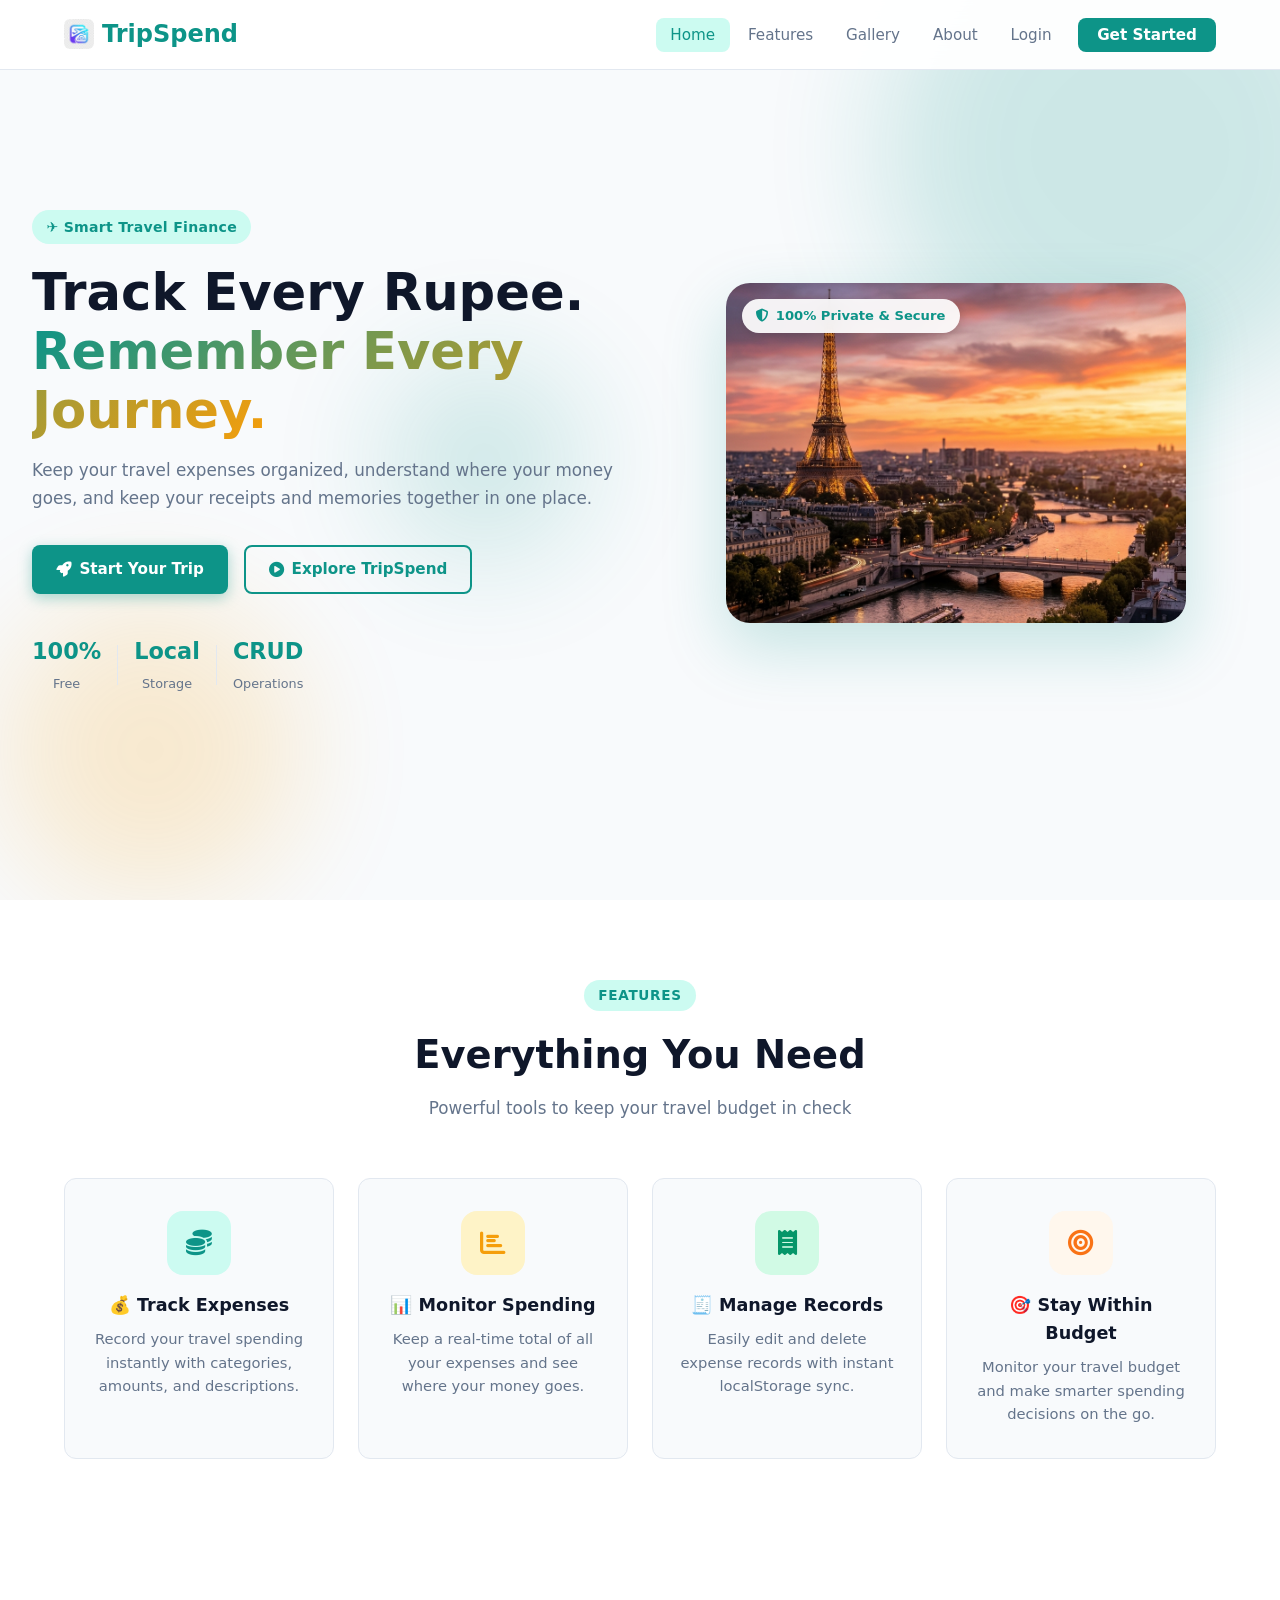
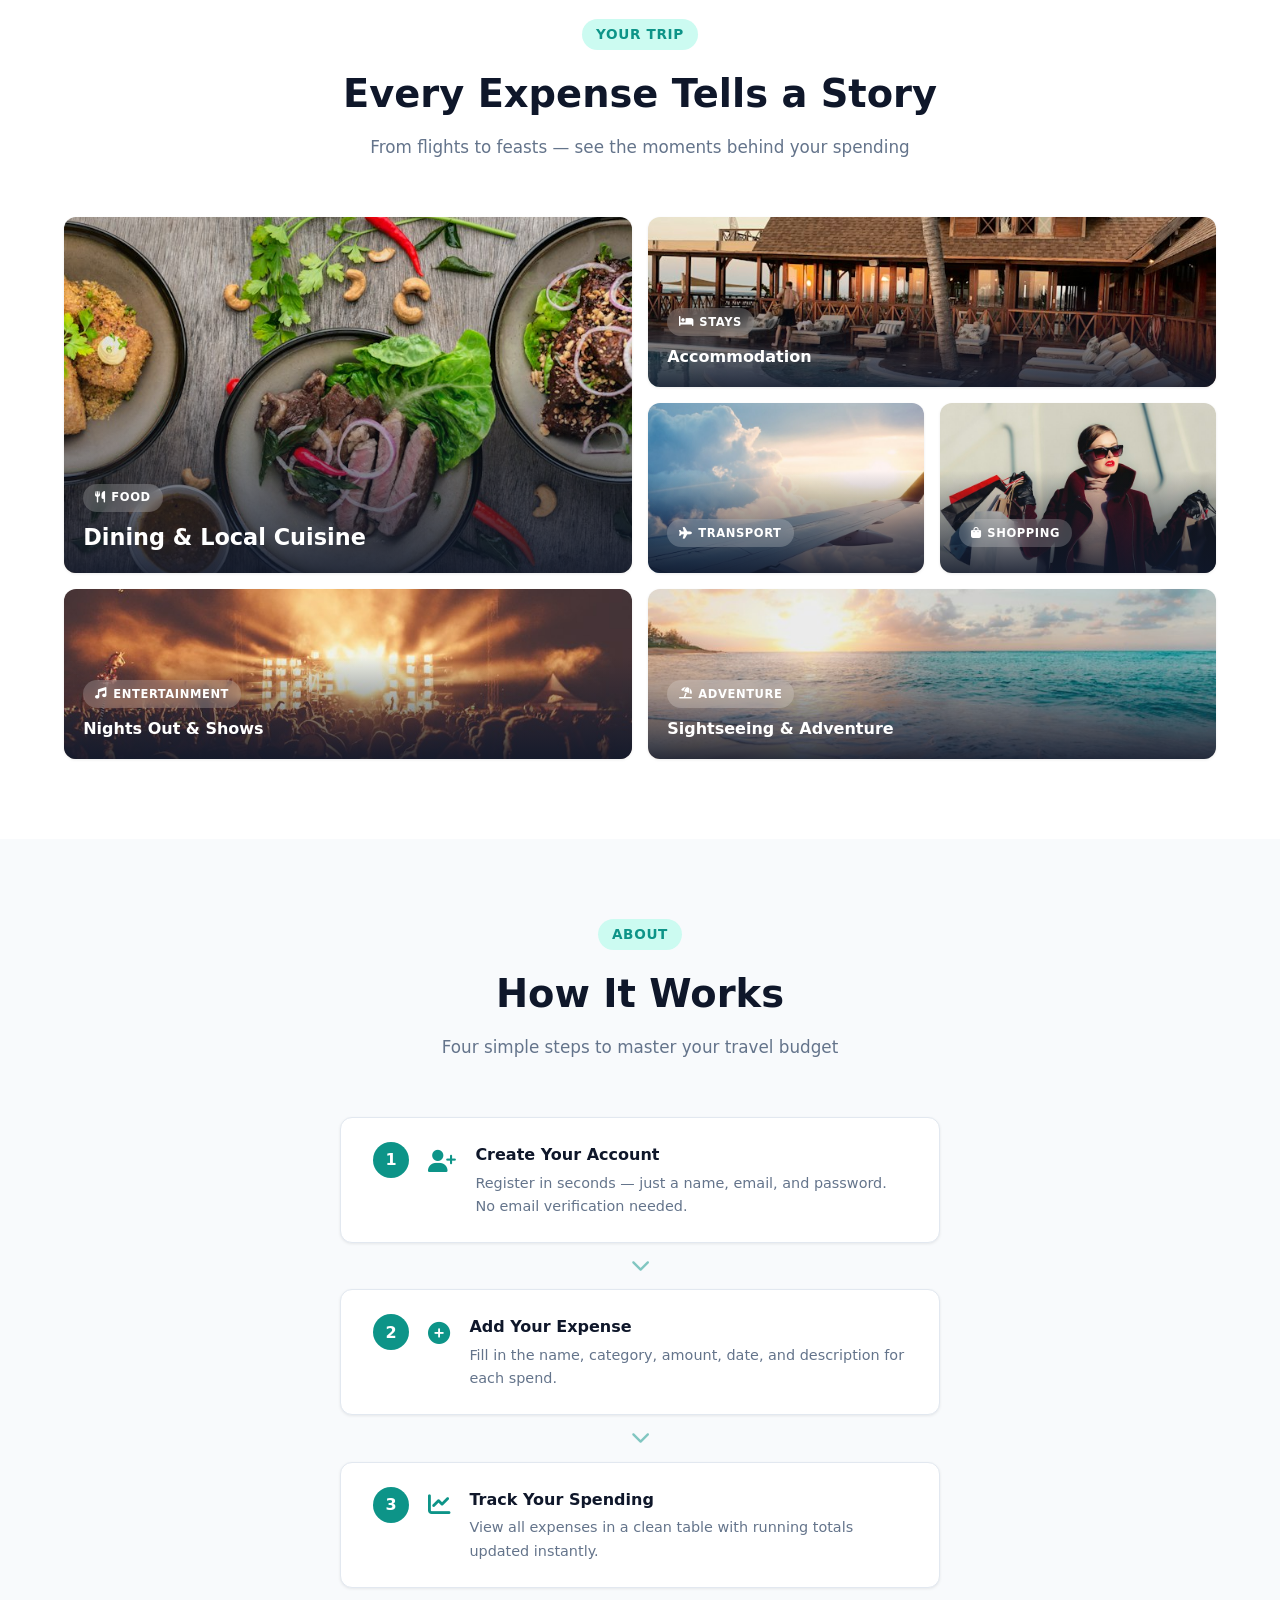
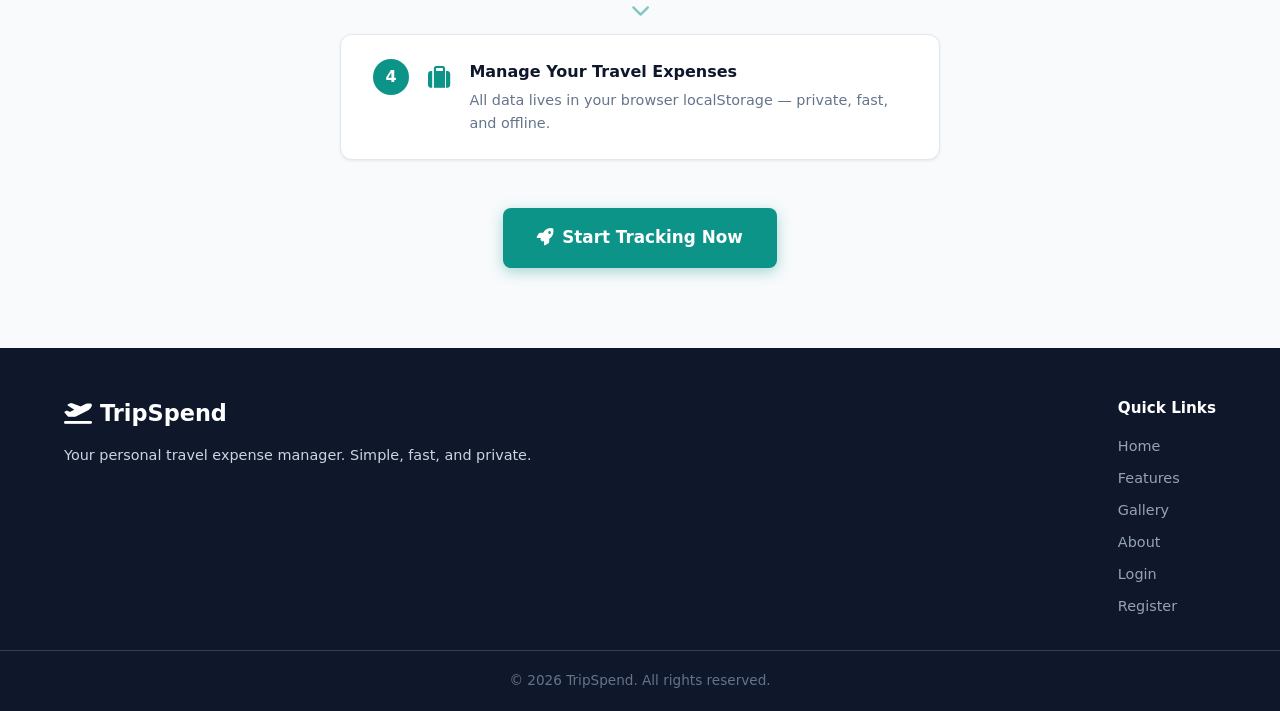
==== commit 6be96559: "changes made by abishek" ====
--- a/index.html
+++ b/index.html
@@ -22,6 +22,7 @@
       <ul class="nav-links" id="navLinks">
         <li><a href="#home"     class="nav-link active">Home</a></li>
         <li><a href="#features" class="nav-link">Features</a></li>
+        <li><a href="#gallery"  class="nav-link">Gallery</a></li>
         <li><a href="#about"    class="nav-link">About</a></li>
         <li id="navAuthItem"><a href="login.html"    class="nav-link">Login</a></li>
         <li><a href="register.html" class="nav-btn">Get Started</a></li>
@@ -42,19 +43,19 @@
       <div class="hero-content">
         <div class="hero-badge">✈️ Smart Travel Finance</div>
         <h1 class="hero-title">
-          Manage Your Travel<br />
-          <span class="gradient-text">Expenses Easily</span>
+          Track Every Rupee.<br />
+          <span class="gradient-text">Remember Every Journey.</span>
         </h1>
         <p class="hero-desc">
-          Track, organize, and manage your travel expenses in one simple place.
-          Free forever, works offline, data stays on your device.
+          Keep your travel expenses organized, understand where your money goes,
+          and keep your receipts and memories together in one place.
         </p>
         <div class="hero-actions">
           <a href="register.html" class="btn btn-primary">
-            <i class="fas fa-rocket"></i> Start for Free
+            <i class="fas fa-rocket"></i> Start Your Trip
           </a>
           <a href="#features" class="btn btn-outline">
-            <i class="fas fa-play-circle"></i> Learn More
+            <i class="fas fa-play-circle"></i> Explore TripSpend
           </a>
         </div>
         <div class="hero-stats">
@@ -124,6 +125,59 @@
           </div>
           <h3>🎯 Stay Within Budget</h3>
           <p>Monitor your travel budget and make smarter spending decisions on the go.</p>
+        </div>
+      </div>
+    </div>
+  </section>
+
+  <!-- ===== TRIP GALLERY ===== -->
+  <section class="gallery" id="gallery">
+    <div class="section-container">
+      <div class="section-header">
+        <span class="section-tag">Your Trip</span>
+        <h2 class="section-title">Every Expense Tells a Story</h2>
+        <p class="section-desc">From flights to feasts — see the moments behind your spending</p>
+      </div>
+      <div class="gallery-grid">
+        <div class="gallery-card featured">
+          <img src="assets/images/gallery/food.jpg" alt="Food &amp; dining expenses" />
+          <div class="gallery-overlay">
+            <span class="gallery-tag"><i class="fas fa-utensils"></i> Food</span>
+            <h3>Dining &amp; Local Cuisine</h3>
+          </div>
+        </div>
+        <div class="gallery-card wide">
+          <img src="assets/images/gallery/hotel.jpg" alt="Accommodation expenses" />
+          <div class="gallery-overlay">
+            <span class="gallery-tag"><i class="fas fa-bed"></i> Stays</span>
+            <h3>Accommodation</h3>
+          </div>
+        </div>
+        <div class="gallery-card">
+          <img src="assets/images/gallery/flight.jpg" alt="Transport expenses" />
+          <div class="gallery-overlay">
+            <span class="gallery-tag"><i class="fas fa-plane"></i> Transport</span>
+          </div>
+        </div>
+        <div class="gallery-card">
+          <img src="assets/images/gallery/shopping.jpg" alt="Shopping expenses" />
+          <div class="gallery-overlay">
+            <span class="gallery-tag"><i class="fas fa-bag-shopping"></i> Shopping</span>
+          </div>
+        </div>
+        <div class="gallery-card wide">
+          <img src="assets/images/gallery/entertainment.jpg" alt="Entertainment expenses" />
+          <div class="gallery-overlay">
+            <span class="gallery-tag"><i class="fas fa-music"></i> Entertainment</span>
+            <h3>Nights Out &amp; Shows</h3>
+          </div>
+        </div>
+        <div class="gallery-card wide">
+          <img src="assets/images/gallery/adventure.jpg" alt="Adventure &amp; sightseeing expenses" />
+          <div class="gallery-overlay">
+            <span class="gallery-tag"><i class="fas fa-umbrella-beach"></i> Adventure</span>
+            <h3>Sightseeing &amp; Adventure</h3>
+          </div>
         </div>
       </div>
     </div>
@@ -196,6 +250,7 @@
         <ul>
           <li><a href="#home">Home</a></li>
           <li><a href="#features">Features</a></li>
+          <li><a href="#gallery">Gallery</a></li>
           <li><a href="#about">About</a></li>
           <li><a href="login.html">Login</a></li>
           <li><a href="register.html">Register</a></li>
@@ -216,12 +271,12 @@
         const session = AUTH.getSession();
         const authItem = document.getElementById('navAuthItem');
         if (authItem) {
-          authItem.innerHTML = `<a href="expenses.html" class="nav-link"><i class="fas fa-user-circle"></i> ${session.name.split(' ')[0]}</a>`;
+          authItem.innerHTML = `<a href="dashboard.html" class="nav-link"><i class="fas fa-user-circle"></i> ${session.name.split(' ')[0]}</a>`;
         }
         const getStarted = document.querySelector('.nav-btn');
         if (getStarted) {
-          getStarted.href = 'expenses.html';
-          getStarted.textContent = 'My Expenses';
+          getStarted.href = 'dashboard.html';
+          getStarted.textContent = 'Dashboard';
         }
       }
     })();
--- a/css/style.css
+++ b/css/style.css
@@ -4,23 +4,24 @@
 
 /* ── VARIABLES ── */
 :root {
-  --primary: #6c63ff;
-  --primary-dark: #574fd6;
-  --primary-light: #ede9ff;
-  --accent: #ff6584;
-  --teal: #0ea5e9;
+  --primary: #0D9488;
+  --primary-dark: #0F766E;
+  --primary-light: #CCFBF1;
+  --accent: #F59E0B;
+  --accent-light: #FEF3C7;
+  --navy: #0F172A;
   --orange: #f97316;
   --green: #22c55e;
   --danger: #ef4444;
-  --success: #22c55e;
-  --bg: #f8f7ff;
-  --surface: #ffffff;
-  --border: #e5e7eb;
-  --text: #1e1b4b;
-  --text-muted: #6b7280;
+  --success: #16A34A;
+  --bg: #F8FAFC;
+  --surface: #FFFFFF;
+  --border: #e2e8f0;
+  --text: #0F172A;
+  --text-muted: #64748B;
   --shadow-sm: 0 1px 3px rgba(0,0,0,.08);
-  --shadow-md: 0 4px 16px rgba(108,99,255,.12);
-  --shadow-lg: 0 12px 40px rgba(108,99,255,.18);
+  --shadow-md: 0 4px 16px rgba(13,148,136,.14);
+  --shadow-lg: 0 12px 40px rgba(13,148,136,.20);
   --radius: 12px;
   --radius-sm: 8px;
   --nav-h: 70px;
@@ -112,9 +113,9 @@
 .btn:active { transform: scale(.97); }
 .btn-primary {
   background: var(--primary); color: #fff;
-  box-shadow: 0 4px 14px rgba(108,99,255,.35);
-}
-.btn-primary:hover { background: var(--primary-dark); box-shadow: 0 6px 20px rgba(108,99,255,.45); transform: translateY(-2px); }
+  box-shadow: 0 4px 14px rgba(13,148,136,.35);
+}
+.btn-primary:hover { background: var(--primary-dark); box-shadow: 0 6px 20px rgba(13,148,136,.45); transform: translateY(-2px); }
 .btn-outline {
   background: transparent; color: var(--primary);
   border-color: var(--primary);
@@ -150,7 +151,7 @@
 }
 .shape-1 { width: 500px; height: 500px; background: var(--primary); top: -100px; right: -100px; }
 .shape-2 { width: 300px; height: 300px; background: var(--accent); bottom: 0; left: 0; }
-.shape-3 { width: 200px; height: 200px; background: var(--teal); top: 40%; left: 30%; }
+.shape-3 { width: 200px; height: 200px; background: var(--primary); top: 40%; left: 30%; }
 
 .hero-inner {
   position: relative; z-index: 1;
@@ -185,7 +186,7 @@
 .hero-visual { position: relative; display: flex; justify-content: center; align-items: center; padding: 1.5rem; }
 .hero-img-card {
   position: relative; border-radius: 24px; overflow: visible;
-  box-shadow: 0 24px 64px rgba(108,99,255,.22);
+  box-shadow: 0 24px 64px rgba(13,148,136,.22);
   width: 100%; max-width: 460px;
   animation: floatCard 5s ease-in-out infinite;
 }
@@ -255,11 +256,49 @@
   font-size: 1.6rem; margin: 0 auto 1rem;
 }
 .feature-icon.purple { background: var(--primary-light); color: var(--primary); }
-.feature-icon.blue   { background: #e0f2fe; color: var(--teal); }
-.feature-icon.teal   { background: #ccfbf1; color: #0d9488; }
+.feature-icon.blue   { background: var(--accent-light); color: var(--accent); }
+.feature-icon.teal   { background: #d1fae5; color: #059669; }
 .feature-icon.orange { background: #fff7ed; color: var(--orange); }
 .feature-card h3 { font-size: 1.1rem; font-weight: 700; margin-bottom: .5rem; }
 .feature-card p  { color: var(--text-muted); font-size: .92rem; line-height: 1.6; }
+
+/* =============================================
+   TRIP GALLERY
+   ============================================= */
+.gallery { background: var(--surface); }
+.gallery-grid {
+  display: grid;
+  grid-template-columns: repeat(4, 1fr);
+  grid-auto-rows: 170px;
+  gap: 1rem;
+}
+.gallery-card {
+  position: relative; border-radius: var(--radius); overflow: hidden;
+  box-shadow: var(--shadow-sm);
+  transition: transform .35s, box-shadow .35s;
+}
+.gallery-card.featured { grid-column: span 2; grid-row: span 2; }
+.gallery-card.wide { grid-column: span 2; }
+.gallery-card img {
+  width: 100%; height: 100%; object-fit: cover; display: block;
+  transition: transform .5s;
+}
+.gallery-card:hover { box-shadow: var(--shadow-lg); transform: translateY(-4px); }
+.gallery-card:hover img { transform: scale(1.08); }
+.gallery-overlay {
+  position: absolute; inset: 0;
+  background: linear-gradient(180deg, rgba(15,23,42,0) 40%, rgba(15,23,42,.88) 100%);
+  display: flex; flex-direction: column; justify-content: flex-end;
+  padding: 1.1rem 1.2rem; color: #fff;
+}
+.gallery-tag {
+  display: inline-flex; align-items: center; gap: .35rem; align-self: flex-start;
+  background: rgba(255,255,255,.2); backdrop-filter: blur(6px);
+  padding: .3rem .75rem; border-radius: 999px; font-size: .72rem; font-weight: 700;
+  text-transform: uppercase; letter-spacing: .05em; margin-bottom: .5rem;
+}
+.gallery-card h3 { font-size: 1rem; font-weight: 700; }
+.gallery-card.featured h3 { font-size: 1.4rem; }
 
 /* =============================================
    HOW IT WORKS
@@ -314,10 +353,12 @@
 /* =============================================
    EXPENSES PAGE
    ============================================= */
-.expenses-page { background: #f0eeff; }
+.expenses-page { background: #eef4f7; }
 
 .page-hero {
-  background: linear-gradient(135deg, var(--primary) 0%, var(--primary-dark) 100%);
+  background:
+    linear-gradient(135deg, rgba(13,148,136,.93) 0%, rgba(15,118,110,.95) 100%),
+    url('../assets/images/hero-bg.png') center 30%/cover;
   padding: calc(var(--nav-h) + 2rem) 1.5rem 2.5rem;
   text-align: center; color: #fff;
 }
@@ -341,8 +382,8 @@
   display: flex; align-items: center; justify-content: center; font-size: 1.3rem;
 }
 .summary-icon.purple { background: var(--primary-light); color: var(--primary); }
-.summary-icon.blue   { background: #e0f2fe; color: var(--teal); }
-.summary-icon.teal   { background: #ccfbf1; color: #0d9488; }
+.summary-icon.blue   { background: var(--accent-light); color: var(--accent); }
+.summary-icon.teal   { background: #d1fae5; color: #059669; }
 .summary-num  { font-size: 1.6rem; font-weight: 800; color: var(--text); }
 .summary-label{ font-size: .82rem; color: var(--text-muted); font-weight: 500; }
 
@@ -378,7 +419,7 @@
 .form-group select:focus,
 .form-group textarea:focus {
   border-color: var(--primary);
-  box-shadow: 0 0 0 3px rgba(108,99,255,.15);
+  box-shadow: 0 0 0 3px rgba(13,148,136,.15);
   background: #fff;
 }
 .form-group input.error,
@@ -387,6 +428,51 @@
 textarea { resize: vertical; min-height: 80px; }
 .form-actions { display: flex; gap: .8rem; flex-wrap: wrap; }
 
+/* RECEIPT / PHOTO UPLOAD */
+.upload-dropzone {
+  display: flex; flex-direction: column; align-items: center; justify-content: center;
+  gap: .4rem; text-align: center;
+  border: 2px dashed var(--border); border-radius: var(--radius-sm);
+  background: var(--bg); padding: 1.8rem 1rem; cursor: pointer;
+  transition: border-color .2s, background .2s;
+}
+.upload-dropzone:hover, .upload-dropzone.dragover {
+  border-color: var(--primary); background: var(--primary-light);
+}
+.upload-dropzone i { font-size: 1.6rem; color: var(--primary); }
+.upload-text { font-weight: 600; font-size: .92rem; color: var(--text); }
+.upload-hint { font-size: .8rem; color: var(--text-muted); }
+.upload-preview {
+  display: flex; align-items: center; gap: 1rem;
+  border: 1.5px solid var(--border); border-radius: var(--radius-sm);
+  padding: .7rem; background: var(--bg);
+}
+.upload-preview img {
+  width: 64px; height: 64px; border-radius: 8px; object-fit: cover; flex-shrink: 0;
+  box-shadow: 0 1px 4px rgba(0,0,0,.18);
+}
+.upload-preview-info { display: flex; flex-direction: column; gap: .4rem; flex: 1; min-width: 0; }
+.upload-preview-info span {
+  font-size: .88rem; color: var(--text); font-weight: 500;
+  overflow: hidden; text-overflow: ellipsis; white-space: nowrap;
+}
+.upload-remove-btn {
+  align-self: flex-start; display: inline-flex; align-items: center; gap: .35rem;
+  background: #fee2e2; color: var(--danger); border: none;
+  padding: .3rem .7rem; border-radius: 6px; font-size: .8rem; font-weight: 600;
+  cursor: pointer; transition: background .2s;
+}
+.upload-remove-btn:hover { background: #fecaca; }
+
+/* Receipt thumbnail button inside table */
+.cat-thumb-btn {
+  border: none; background: none; padding: 0; cursor: pointer;
+  border-radius: 8px; line-height: 0;
+  transition: transform .15s;
+}
+.cat-thumb-btn:hover { transform: scale(1.08); }
+.cat-thumb-btn .cat-thumb { cursor: pointer; }
+
 /* TABLE CARD */
 .table-card {
   background: var(--surface); border-radius: var(--radius);
@@ -436,18 +522,27 @@
 .expenses-table tbody tr:hover { background: var(--bg); }
 .expenses-table tbody tr:last-child td { border-bottom: none; }
 
+/* Category cell (thumbnail + badge) */
+.cat-cell { display: flex; align-items: center; gap: .6rem; }
+.cat-thumb {
+  width: 34px; height: 34px; border-radius: 8px; object-fit: cover;
+  flex-shrink: 0; box-shadow: 0 1px 4px rgba(0,0,0,.18);
+}
+
 /* Category badge */
 .cat-badge {
   display: inline-block; padding: .2rem .7rem; border-radius: 999px;
   font-size: .78rem; font-weight: 700;
 }
-.cat-Accommodation { background: #ede9fe; color: #7c3aed; }
-.cat-Food          { background: #fef3c7; color: #d97706; }
-.cat-Transport     { background: #dbeafe; color: #2563eb; }
-.cat-Entertainment { background: #fce7f3; color: #db2777; }
-.cat-Shopping      { background: #d1fae5; color: #059669; }
-.cat-Health        { background: #fee2e2; color: #dc2626; }
-.cat-Other         { background: #f1f5f9; color: #475569; }
+.cat-Food       { background: var(--accent-light); color: #b45309; }
+.cat-Hotel      { background: var(--primary-light); color: var(--primary-dark); }
+.cat-Transport  { background: #dbeafe; color: #2563eb; }
+.cat-Shopping   { background: #d1fae5; color: #059669; }
+.cat-Activities { background: #ede9fe; color: #7c3aed; }
+.cat-Flights    { background: #e0f2fe; color: #0284c7; }
+.cat-Tickets    { background: #fce7f3; color: #db2777; }
+.cat-Fuel       { background: #ffedd5; color: #c2410c; }
+.cat-Other      { background: #f1f5f9; color: #475569; }
 
 .amount-cell { font-weight: 700; color: var(--primary); white-space: nowrap; }
 .desc-cell { color: var(--text-muted); font-size: .88rem; max-width: 200px; white-space: nowrap; overflow: hidden; text-overflow: ellipsis; }
@@ -506,6 +601,28 @@
 .modal-box h3 { font-size: 1.3rem; font-weight: 800; margin-bottom: .6rem; }
 .modal-box p  { color: var(--text-muted); font-size: .95rem; line-height: 1.6; margin-bottom: 1.8rem; }
 .modal-actions { display: flex; gap: .8rem; justify-content: center; }
+
+/* IMAGE LIGHTBOX */
+.lightbox-overlay .lightbox-box {
+  background: transparent; box-shadow: none; padding: 0;
+  max-width: min(90vw, 640px); text-align: center; position: relative;
+  animation: slideUp .25s ease;
+}
+.lightbox-box img {
+  width: 100%; max-height: 78vh; object-fit: contain;
+  border-radius: var(--radius); box-shadow: 0 20px 60px rgba(0,0,0,.4);
+  background: var(--surface);
+}
+.lightbox-caption { color: #fff; font-size: .92rem; font-weight: 600; margin-top: 1rem; }
+.lightbox-close {
+  position: absolute; top: .6rem; right: .6rem;
+  width: 40px; height: 40px; border-radius: 50%;
+  background: #fff; color: var(--text); border: none;
+  display: flex; align-items: center; justify-content: center;
+  font-size: 1.1rem; cursor: pointer; box-shadow: 0 4px 14px rgba(0,0,0,.3);
+  transition: transform .15s, background .2s;
+}
+.lightbox-close:hover { background: var(--danger); color: #fff; transform: scale(1.08); }
 
 /* =============================================
    TOAST
@@ -524,7 +641,7 @@
 .toast.show { transform: translateY(0); opacity: 1; }
 .toast.success { background: var(--success); }
 .toast.error   { background: var(--danger); }
-.toast.info    { background: var(--teal); }
+.toast.info    { background: var(--primary); }
 
 /* =============================================
    AUTH PAGES – Login & Register
@@ -552,7 +669,7 @@
 }
 .auth-panel-overlay {
   position: absolute; inset: 0;
-  background: linear-gradient(160deg, rgba(108,99,255,.82) 0%, rgba(30,27,75,.92) 100%);
+  background: linear-gradient(160deg, rgba(13,148,136,.82) 0%, rgba(15,23,42,.92) 100%);
   z-index: 1;
 }
 .auth-panel-content {
@@ -651,7 +768,7 @@
 }
 .auth-field input:focus {
   border-color: var(--primary);
-  box-shadow: 0 0 0 3px rgba(108,99,255,.15);
+  box-shadow: 0 0 0 3px rgba(13,148,136,.15);
   background: #fff;
 }
 .auth-field input.error { border-color: var(--danger); }
@@ -715,6 +832,194 @@
 .auth-link:hover { text-decoration: underline; }
 
 /* =============================================
+   APP PAGES (Dashboard / My Trips / Trip Details)
+   ============================================= */
+.app-page { background: var(--bg); }
+.dash-main { max-width: 1200px; margin: auto; padding: 2rem 1.5rem 4rem; }
+
+.btn-sm { padding: .5rem 1rem; font-size: .85rem; }
+.btn-outline-light {
+  background: rgba(255,255,255,.12); color: #fff;
+  border-color: rgba(255,255,255,.6); backdrop-filter: blur(6px);
+}
+.btn-outline-light:hover { background: rgba(255,255,255,.22); }
+.btn-danger-light:hover { background: var(--danger); border-color: var(--danger); }
+
+.summary-icon.orange { background: #fff7ed; color: var(--orange); }
+
+.dash-section-header {
+  display: flex; align-items: center; justify-content: space-between;
+  flex-wrap: wrap; gap: 1rem; margin-bottom: 1.2rem;
+}
+.dash-section-header h2 { font-size: 1.25rem; font-weight: 800; display: flex; align-items: center; gap: .6rem; }
+.dash-header-actions { display: flex; gap: .7rem; flex-wrap: wrap; }
+.dash-trips-section { margin-top: 2.5rem; }
+.dash-trips-section:first-child { margin-top: 0; }
+
+/* Toolbar: search + sort + create (trips list / expense list) */
+.trips-toolbar {
+  display: flex; align-items: center; gap: .8rem; flex-wrap: wrap;
+  margin-bottom: 1.5rem;
+}
+.trips-toolbar .search-wrap { flex: 1; min-width: 220px; }
+.trips-toolbar .search-wrap input { width: 100%; }
+
+/* ── Trip cards ── */
+.trip-grid {
+  display: grid; grid-template-columns: repeat(auto-fill, minmax(280px, 1fr));
+  gap: 1.5rem;
+}
+.trip-card {
+  display: block; background: var(--surface); border-radius: var(--radius);
+  border: 1px solid var(--border); overflow: hidden;
+  box-shadow: var(--shadow-sm); transition: transform .25s, box-shadow .25s;
+  color: var(--text);
+}
+.trip-card:hover { transform: translateY(-4px); box-shadow: var(--shadow-lg); }
+.trip-card-img {
+  height: 160px; background-size: cover; background-position: center;
+  position: relative;
+}
+.trip-card-body { padding: 1.2rem 1.3rem 1.4rem; }
+.trip-card-body h3 { font-size: 1.1rem; font-weight: 800; margin-bottom: .4rem; }
+.trip-card-dest, .trip-card-dates {
+  font-size: .85rem; color: var(--text-muted); display: flex; align-items: center; gap: .4rem; margin-bottom: .25rem;
+}
+.trip-card-dest i, .trip-card-dates i { color: var(--primary); width: 14px; text-align: center; }
+.trip-card-footer {
+  display: flex; align-items: baseline; justify-content: space-between;
+  margin: .8rem 0 1rem;
+}
+.trip-card-spent { font-size: 1.05rem; font-weight: 800; color: var(--primary); }
+.trip-card-spent small { font-weight: 500; color: var(--text-muted); font-size: .75rem; }
+.trip-card-count { font-size: .8rem; color: var(--text-muted); }
+.trip-card-view { width: 100%; justify-content: center; }
+
+/* Empty state image */
+.empty-state-img {
+  width: 220px; height: 140px; object-fit: cover; border-radius: var(--radius);
+  margin: 0 auto 1.5rem; box-shadow: var(--shadow-md);
+}
+.trip-not-found { padding-top: calc(var(--nav-h) + 3rem); }
+
+/* ── Modal form variants (wide modal with an X close button) ── */
+.modal-box-lg { max-width: 620px; text-align: left; max-height: 88vh; overflow-y: auto; position: relative; }
+.modal-close-x {
+  position: absolute; top: 1rem; right: 1rem;
+  width: 34px; height: 34px; border-radius: 50%;
+  background: var(--bg); border: none; color: var(--text-muted);
+  display: flex; align-items: center; justify-content: center;
+  cursor: pointer; transition: background .2s, color .2s;
+}
+.modal-close-x:hover { background: #fee2e2; color: var(--danger); }
+.modal-form-title {
+  font-size: 1.3rem; font-weight: 800; margin-bottom: 1.4rem;
+  display: flex; align-items: center; gap: .6rem; text-align: left;
+}
+
+/* ── Multi-image thumbnail row (expense photos) ── */
+.image-thumb-row { display: flex; flex-wrap: wrap; gap: .7rem; margin-top: .8rem; }
+.image-thumb-item, .image-thumb-view {
+  position: relative; width: 84px; height: 84px; border-radius: 10px; overflow: hidden;
+  border: 1px solid var(--border); flex-shrink: 0;
+}
+.image-thumb-item img, .image-thumb-view img { width: 100%; height: 100%; object-fit: cover; }
+.image-thumb-remove {
+  position: absolute; top: 3px; right: 3px;
+  width: 22px; height: 22px; border-radius: 50%;
+  background: rgba(15,23,42,.75); color: #fff; border: none;
+  display: flex; align-items: center; justify-content: center;
+  font-size: .7rem; cursor: pointer; transition: background .2s;
+}
+.image-thumb-remove:hover { background: var(--danger); }
+.image-thumb-view { padding: 0; background: none; cursor: pointer; transition: transform .15s; }
+.image-thumb-view:hover { transform: scale(1.05); }
+.image-thumb-row-view { margin: 1.2rem 0; }
+.no-images-hint { color: var(--text-muted); font-size: .9rem; margin: 1rem 0; }
+
+/* =============================================
+   TRIP DETAILS — header
+   ============================================= */
+.trip-header {
+  position: relative; min-height: 360px;
+  background-size: cover; background-position: center;
+  display: flex; align-items: flex-end;
+  padding-top: var(--nav-h);
+}
+.trip-header-overlay {
+  position: absolute; inset: 0;
+  background: linear-gradient(180deg, rgba(15,23,42,.25) 0%, rgba(15,23,42,.88) 100%);
+}
+.trip-header-content {
+  position: relative; z-index: 1; color: #fff;
+  max-width: 1200px; margin: auto; width: 100%;
+  padding: 2rem 1.5rem 2.2rem;
+}
+.trip-back-link {
+  display: inline-flex; align-items: center; gap: .5rem;
+  font-size: .9rem; font-weight: 600; color: rgba(255,255,255,.85);
+  margin-bottom: 1rem; transition: color .2s;
+}
+.trip-back-link:hover { color: #fff; }
+.trip-header-content h1 { font-size: clamp(1.8rem, 4vw, 2.6rem); font-weight: 800; margin-bottom: .5rem; }
+.trip-header-dest, .trip-header-dates {
+  display: flex; align-items: center; gap: .5rem;
+  font-size: 1rem; opacity: .92; margin-bottom: .3rem;
+}
+.trip-header-desc { font-size: .95rem; opacity: .85; margin: .8rem 0 1.4rem; max-width: 640px; line-height: 1.6; }
+.trip-header-actions { display: flex; gap: .8rem; flex-wrap: wrap; }
+
+/* ── Category breakdown ── */
+.category-breakdown-card {
+  background: var(--surface); border-radius: var(--radius); border: 1px solid var(--border);
+  box-shadow: var(--shadow-sm); padding: 1.6rem 1.8rem; margin-bottom: 2rem;
+}
+.category-breakdown-card h2 { font-size: 1.15rem; font-weight: 800; margin-bottom: 1.2rem; display: flex; align-items: center; gap: .6rem; }
+.category-bars { display: flex; flex-direction: column; gap: .9rem; }
+.category-bar-row { display: grid; grid-template-columns: 140px 1fr 130px; align-items: center; gap: 1rem; }
+.category-bar-label { display: flex; align-items: center; gap: .6rem; font-size: .88rem; font-weight: 600; }
+.category-bar-icon {
+  width: 30px; height: 30px; border-radius: 8px;
+  display: flex; align-items: center; justify-content: center; font-size: .85rem; flex-shrink: 0;
+}
+.category-bar-track { height: 10px; border-radius: 999px; background: var(--bg); overflow: hidden; }
+.category-bar-fill { height: 100%; border-radius: 999px; transition: width .5s ease; }
+.category-bar-amount { font-size: .85rem; font-weight: 700; text-align: right; white-space: nowrap; }
+.category-bar-amount small { font-weight: 500; color: var(--text-muted); }
+.category-empty-hint { color: var(--text-muted); font-size: .9rem; }
+
+/* ── Expense cards ── */
+.expense-list-section { margin-top: 2rem; }
+.expense-cards {
+  display: grid; grid-template-columns: repeat(auto-fill, minmax(260px, 1fr));
+  gap: 1.2rem;
+}
+.expense-card {
+  display: flex; gap: 1rem; background: var(--surface); border-radius: var(--radius);
+  border: 1px solid var(--border); box-shadow: var(--shadow-sm);
+  padding: .9rem; cursor: pointer; transition: transform .2s, box-shadow .2s;
+}
+.expense-card:hover { transform: translateY(-3px); box-shadow: var(--shadow-md); }
+.expense-card-thumb {
+  width: 68px; height: 68px; border-radius: 10px; flex-shrink: 0;
+  background-size: cover; background-position: center;
+}
+.expense-card-thumb-icon { display: flex; align-items: center; justify-content: center; font-size: 1.4rem; }
+.expense-card-body { flex: 1; min-width: 0; }
+.expense-card-top { display: flex; align-items: center; justify-content: space-between; gap: .6rem; margin-bottom: .5rem; }
+.expense-card-amount { font-weight: 800; color: var(--primary); white-space: nowrap; }
+.expense-card-desc { font-size: .92rem; font-weight: 600; margin-bottom: .25rem; overflow: hidden; text-overflow: ellipsis; white-space: nowrap; }
+.expense-card-date { font-size: .8rem; color: var(--text-muted); display: flex; align-items: center; gap: .4rem; }
+
+/* ── Expense details modal ── */
+.expense-details-top { display: flex; align-items: center; justify-content: space-between; margin-bottom: 1rem; }
+.expense-details-amount { font-size: 1.6rem; font-weight: 800; color: var(--primary); }
+.expense-details-desc { font-size: 1.25rem; font-weight: 800; margin-bottom: .4rem; }
+.expense-details-date, .expense-details-trip {
+  font-size: .9rem; color: var(--text-muted); margin-bottom: .3rem;
+}
+
+/* =============================================
    RESPONSIVE
    ============================================= */
 @media (max-width: 900px) {
@@ -728,6 +1033,12 @@
   .auth-wrapper { grid-template-columns: 1fr; }
   .auth-panel-left { display: none; }
   .auth-mobile-brand { display: inline-flex; }
+
+  /* Gallery */
+  .gallery-grid { grid-template-columns: repeat(2, 1fr); grid-auto-rows: 150px; }
+
+  /* Category breakdown */
+  .category-bar-row { grid-template-columns: 120px 1fr 100px; gap: .6rem; }
 }
 
 @media (max-width: 768px) {
@@ -747,6 +1058,17 @@
   .table-actions-bar { width: 100%; }
   .search-wrap input { width: 100%; }
   .modal-actions { flex-direction: column; }
+
+  /* App pages */
+  .dash-section-header { flex-direction: column; align-items: flex-start; }
+  .trips-toolbar { flex-direction: column; align-items: stretch; }
+  .trips-toolbar .filter-select, .trips-toolbar > .btn { width: 100%; }
+  .trip-grid { grid-template-columns: 1fr; }
+  .expense-cards { grid-template-columns: 1fr; }
+  .trip-header-actions { flex-direction: column; align-items: stretch; }
+  .trip-header-actions .btn { justify-content: center; }
+  .category-bar-row { grid-template-columns: 1fr; gap: .4rem; }
+  .category-bar-amount { text-align: left; }
 }
 
 @media (max-width: 500px) {
@@ -754,4 +1076,14 @@
   .stat-divider { display: none; }
   .summary-section { grid-template-columns: 1fr; }
   .auth-panel-right { padding: 1.5rem 1rem; }
-}
+
+  /* Gallery */
+  .gallery-grid { grid-template-columns: 1fr; grid-auto-rows: 200px; }
+  .gallery-card.featured, .gallery-card.wide { grid-column: span 1; grid-row: span 1; }
+
+  /* App pages */
+  .trip-header { min-height: 300px; }
+  .expense-card { flex-direction: column; }
+  .expense-card-thumb { width: 100%; height: 130px; }
+  .modal-box-lg { max-height: 92vh; }
+}
